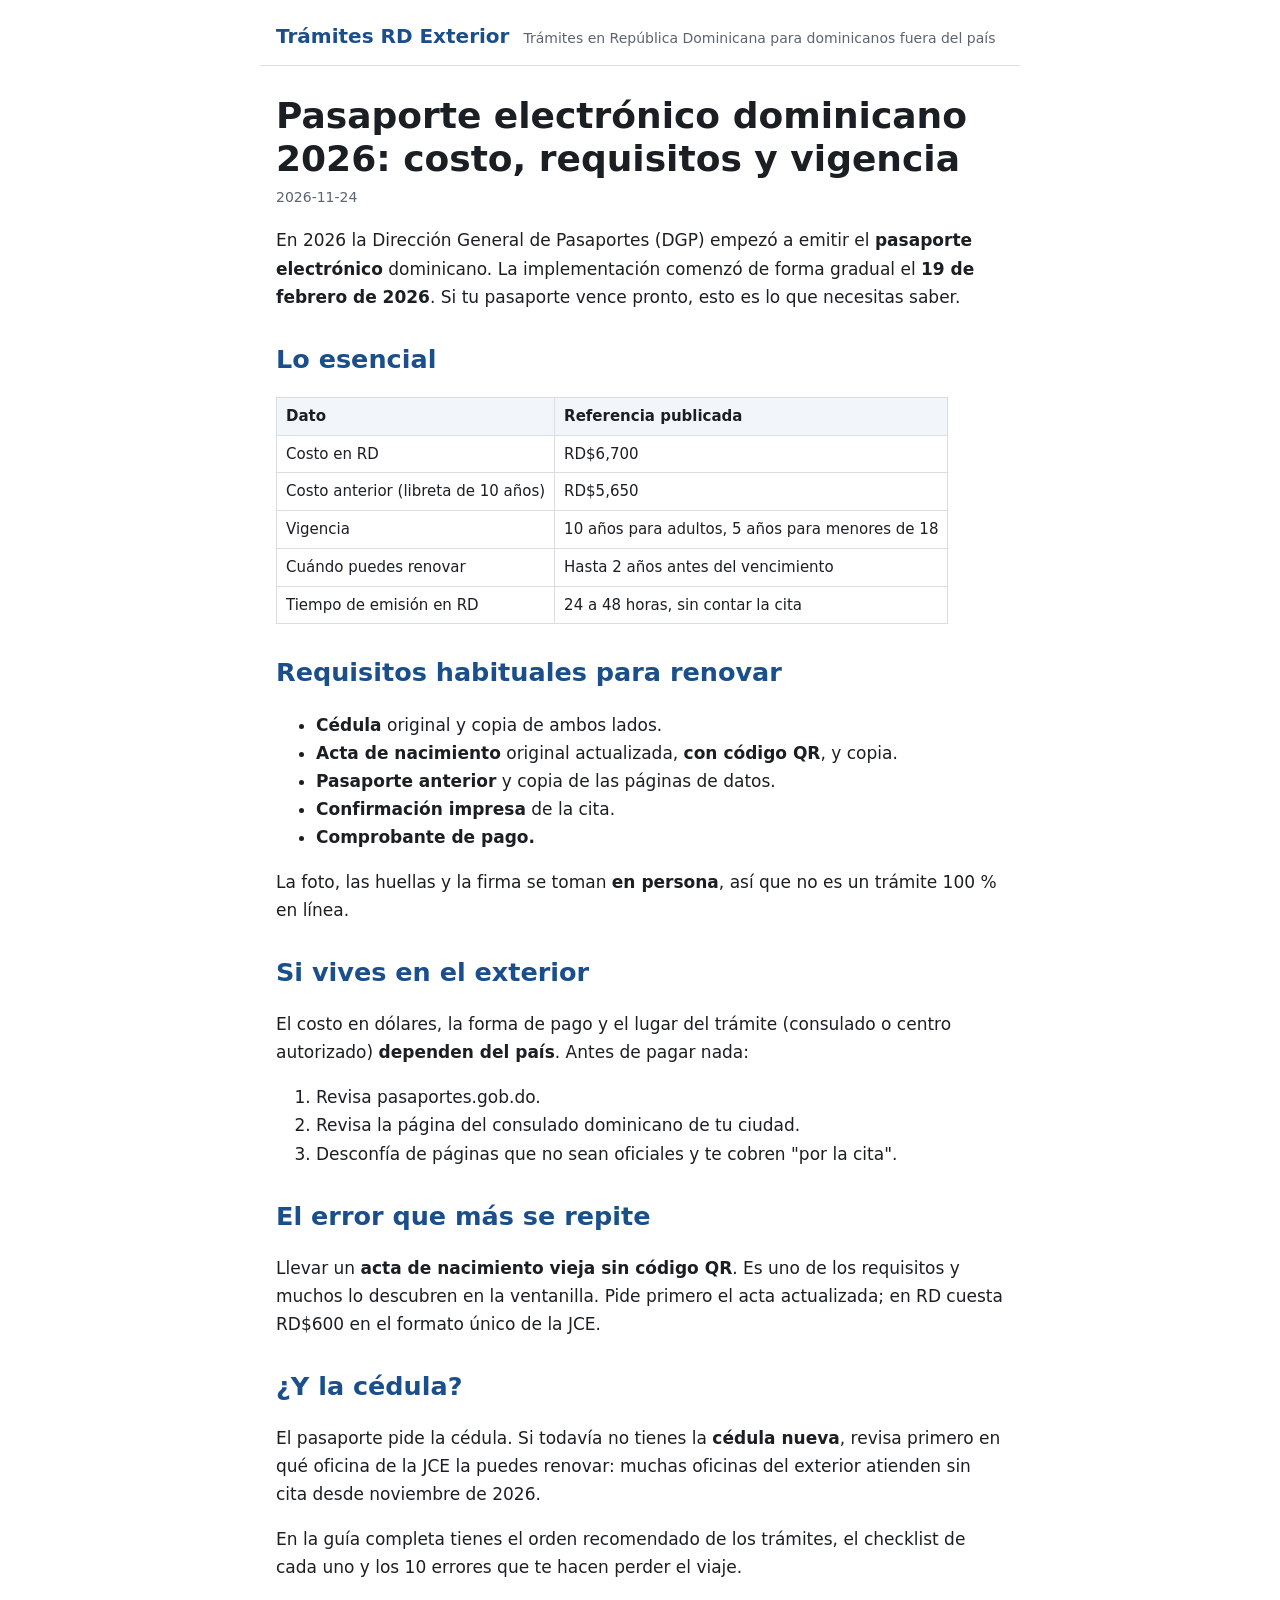
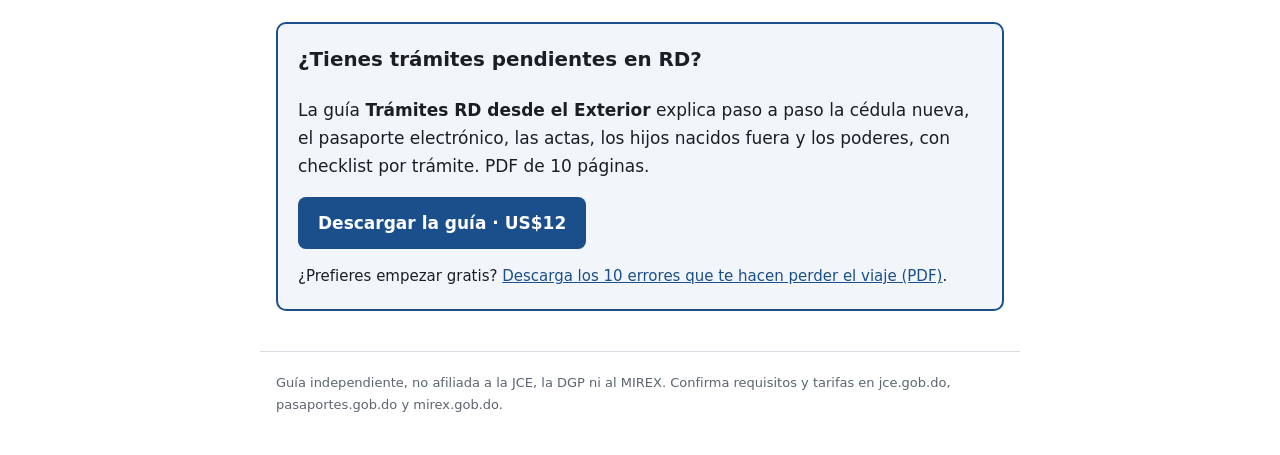
==== docs/pasaporte-electronico-dominicano-2026/index.html @ 0dc08f85 "Trámites RD Exterior: blog inicial con 3 artículos Co-Authored-By: Claude Opus 5.5 <noreply@anthropi" ====
<!doctype html>
<html lang="es"><head><meta charset="utf-8">
<meta name="viewport" content="width=device-width,initial-scale=1">
<title>Pasaporte electrónico dominicano 2026: costo, requisitos y vigencia | Trámites RD Exterior</title>
<meta name="description" content="Todo sobre el nuevo pasaporte electrónico de República Dominicana: cuánto cuesta, qué documentos piden, cuánto dura y qué tener en cuenta si vives fuera.">
<link rel="canonical" href="https://bsser.github.io/tramites-rd-exterior/pasaporte-electronico-dominicano-2026/">
<link rel="stylesheet" href="../estilo.css">
</head><body>
<header><a class="marca" href="../">Trámites RD Exterior</a><span>Trámites en República Dominicana para dominicanos fuera del país</span></header>
<main><article><h1>Pasaporte electrónico dominicano 2026: costo, requisitos y vigencia</h1><p class='fecha'>2026-11-24</p><p>En 2026 la Dirección General de Pasaportes (DGP) empezó a emitir el <strong>pasaporte electrónico</strong> dominicano. La implementación comenzó de forma gradual el <strong>19 de febrero de 2026</strong>. Si tu pasaporte vence pronto, esto es lo que necesitas saber.</p>
<h2>Lo esencial</h2>
<table>
<thead>
<tr>
<th>Dato</th>
<th>Referencia publicada</th>
</tr>
</thead>
<tbody>
<tr>
<td>Costo en RD</td>
<td>RD$6,700</td>
</tr>
<tr>
<td>Costo anterior (libreta de 10 años)</td>
<td>RD$5,650</td>
</tr>
<tr>
<td>Vigencia</td>
<td>10 años para adultos, 5 años para menores de 18</td>
</tr>
<tr>
<td>Cuándo puedes renovar</td>
<td>Hasta 2 años antes del vencimiento</td>
</tr>
<tr>
<td>Tiempo de emisión en RD</td>
<td>24 a 48 horas, sin contar la cita</td>
</tr>
</tbody>
</table>
<h2>Requisitos habituales para renovar</h2>
<ul>
<li><strong>Cédula</strong> original y copia de ambos lados.</li>
<li><strong>Acta de nacimiento</strong> original actualizada, <strong>con código QR</strong>, y copia.</li>
<li><strong>Pasaporte anterior</strong> y copia de las páginas de datos.</li>
<li><strong>Confirmación impresa</strong> de la cita.</li>
<li><strong>Comprobante de pago.</strong></li>
</ul>
<p>La foto, las huellas y la firma se toman <strong>en persona</strong>, así que no es un trámite 100 % en línea.</p>
<h2>Si vives en el exterior</h2>
<p>El costo en dólares, la forma de pago y el lugar del trámite (consulado o centro autorizado) <strong>dependen del país</strong>. Antes de pagar nada:</p>
<ol>
<li>Revisa pasaportes.gob.do.</li>
<li>Revisa la página del consulado dominicano de tu ciudad.</li>
<li>Desconfía de páginas que no sean oficiales y te cobren "por la cita".</li>
</ol>
<h2>El error que más se repite</h2>
<p>Llevar un <strong>acta de nacimiento vieja sin código QR</strong>. Es uno de los requisitos y muchos lo descubren en la ventanilla. Pide primero el acta actualizada; en RD cuesta RD$600 en el formato único de la JCE.</p>
<h2>¿Y la cédula?</h2>
<p>El pasaporte pide la cédula. Si todavía no tienes la <strong>cédula nueva</strong>, revisa primero en qué oficina de la JCE la puedes renovar: muchas oficinas del exterior atienden sin cita desde noviembre de 2026.</p>
<p>En la guía completa tienes el orden recomendado de los trámites, el checklist de cada uno y los 10 errores que te hacen perder el viaje.</p></article><aside class="cta">
<h3>¿Tienes trámites pendientes en RD?</h3>
<p>La guía <b>Trámites RD desde el Exterior</b> explica paso a paso la cédula nueva, el pasaporte electrónico, las actas, los hijos nacidos fuera y los poderes, con checklist por trámite. PDF de 10 páginas.</p>
<a class="boton" href="https://jontastic64.gumroad.com/l/tramites-rd-exterior">Descargar la guía · US$12</a>
<p class="gratis">¿Prefieres empezar gratis? <a href="../errores-tramites-rd.pdf">Descarga los 10 errores que te hacen perder el viaje (PDF)</a>.</p>
</aside></main>
<footer>Guía independiente, no afiliada a la JCE, la DGP ni al MIREX. Confirma requisitos y tarifas en jce.gob.do, pasaportes.gob.do y mirex.gob.do.</footer>
</body></html>
---- docs/estilo.css ----
:root { --verde:#1a4f8b; --tinta:#1b1f24; --gris:#5b6470; --fondo:#f2f5fa; --papel:#fff; --borde:#d8dee3; }
@media (prefers-color-scheme: dark) {
  :root { --verde:#7fb2ff; --tinta:#e7ecef; --gris:#a3adb6; --fondo:#1a2130; --papel:#121614; --borde:#2f3a35; }
}
* { box-sizing: border-box; }
body { margin: 0; background: var(--papel); color: var(--tinta); font: 17px/1.65 system-ui, "Segoe UI", Arial, sans-serif; }
header, main, footer { max-width: 760px; margin: 0 auto; padding: 0 16px; }
header { padding-top: 20px; padding-bottom: 12px; border-bottom: 1px solid var(--borde); display: flex; flex-wrap: wrap; gap: 4px 14px; align-items: baseline; }
.marca { font-weight: 800; font-size: 20px; color: var(--verde); text-decoration: none; }
header span { color: var(--gris); font-size: 14px; }
h1 { line-height: 1.2; font-size: clamp(26px, 5vw, 36px); margin: 28px 0 6px; }
h2 { color: var(--verde); margin-top: 32px; line-height: 1.3; }
a { color: var(--verde); }
.fecha { color: var(--gris); font-size: 14px; margin-top: 0; }
.hero p { font-size: 19px; color: var(--gris); }
.lista { list-style: none; padding: 0; }
.lista li { border-bottom: 1px solid var(--borde); padding: 14px 0; }
.lista li a { font-weight: 700; font-size: 19px; text-decoration: none; }
.lista li p { margin: 4px 0 0; color: var(--gris); }
table { border-collapse: collapse; width: 100%; font-size: 15px; display: block; overflow-x: auto; }
th, td { border: 1px solid var(--borde); padding: 6px 9px; text-align: left; vertical-align: top; }
th { background: var(--fondo); }
blockquote { margin: 16px 0; padding: 10px 16px; background: var(--fondo); border-left: 4px solid var(--verde); }
.cta { margin: 40px 0; padding: 20px; background: var(--fondo); border: 2px solid var(--verde); border-radius: 10px; }
.cta h3 { margin-top: 0; }
.boton { display: inline-block; background: var(--verde); color: var(--papel); padding: 12px 20px; border-radius: 8px; font-weight: 700; text-decoration: none; }
.gratis { font-size: 15px; margin-bottom: 0; }
footer { color: var(--gris); font-size: 13px; padding-top: 20px; padding-bottom: 40px; border-top: 1px solid var(--borde); margin-top: 40px; }
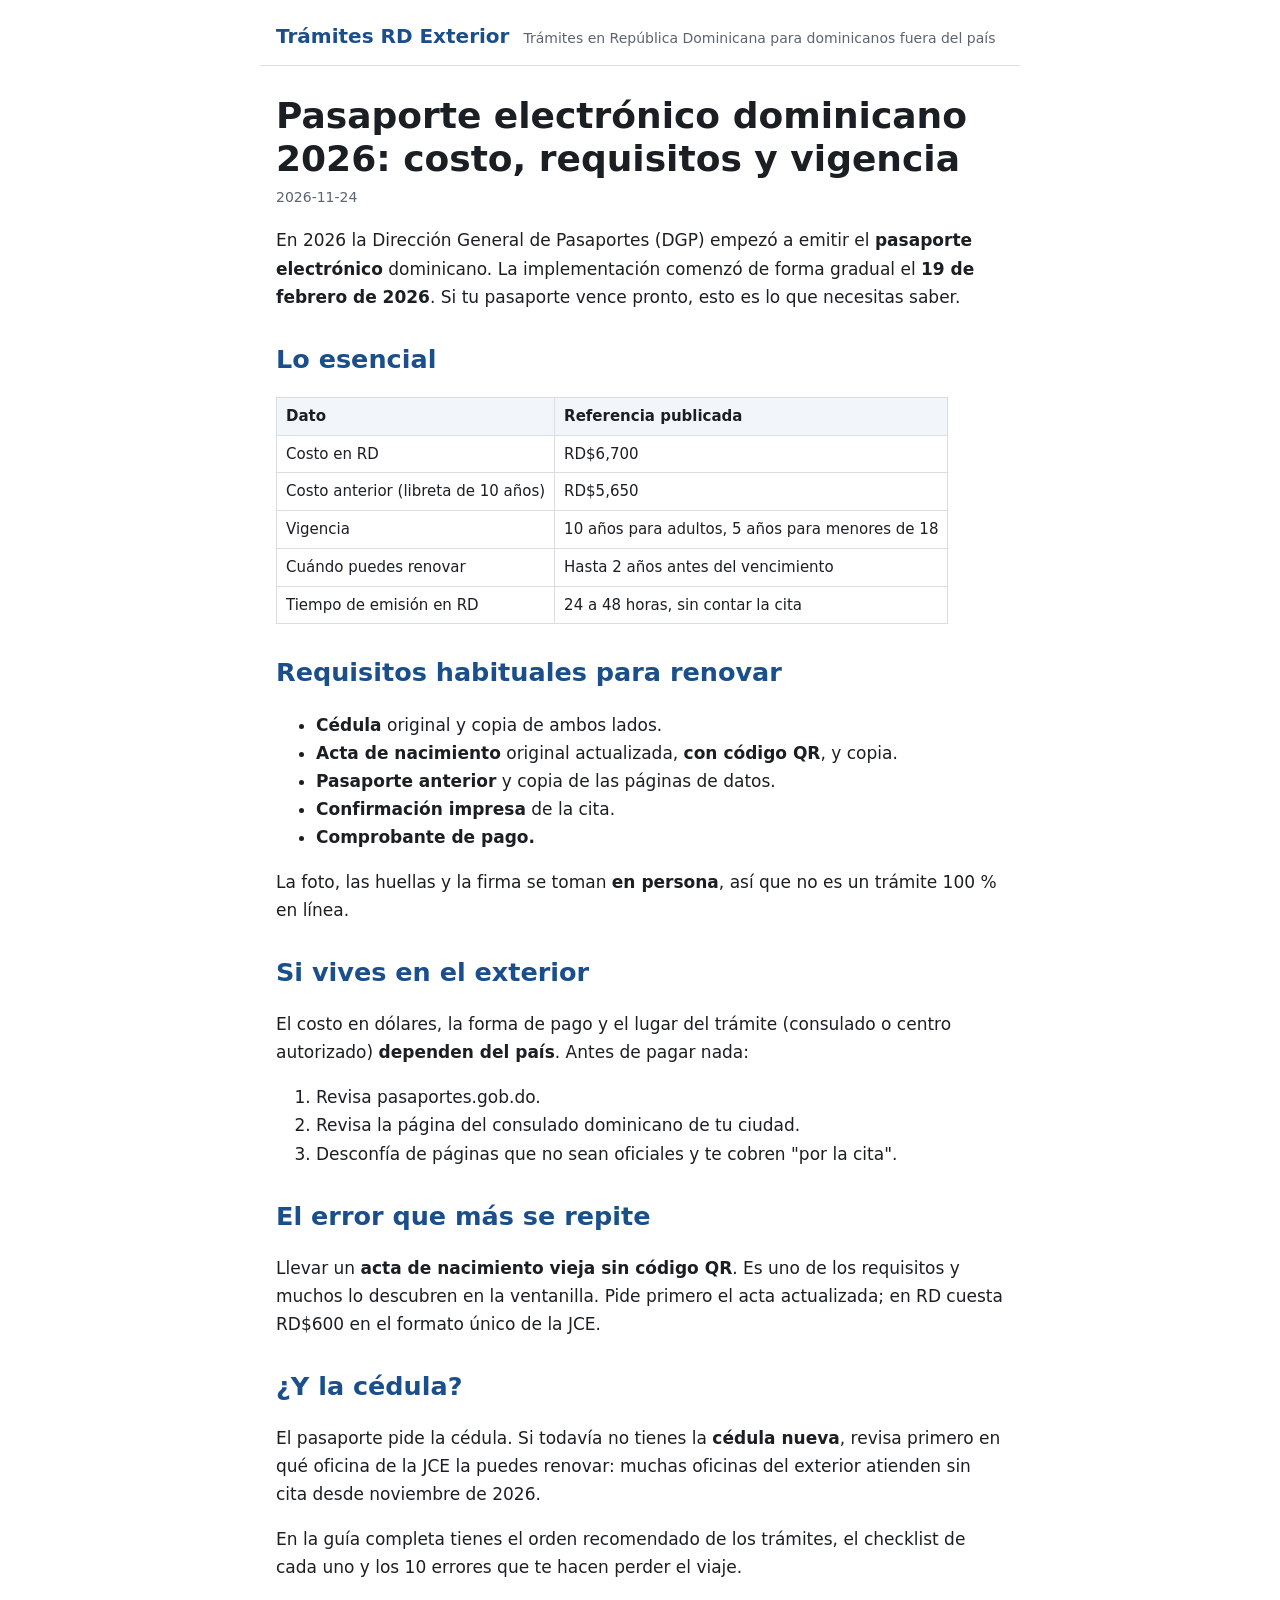
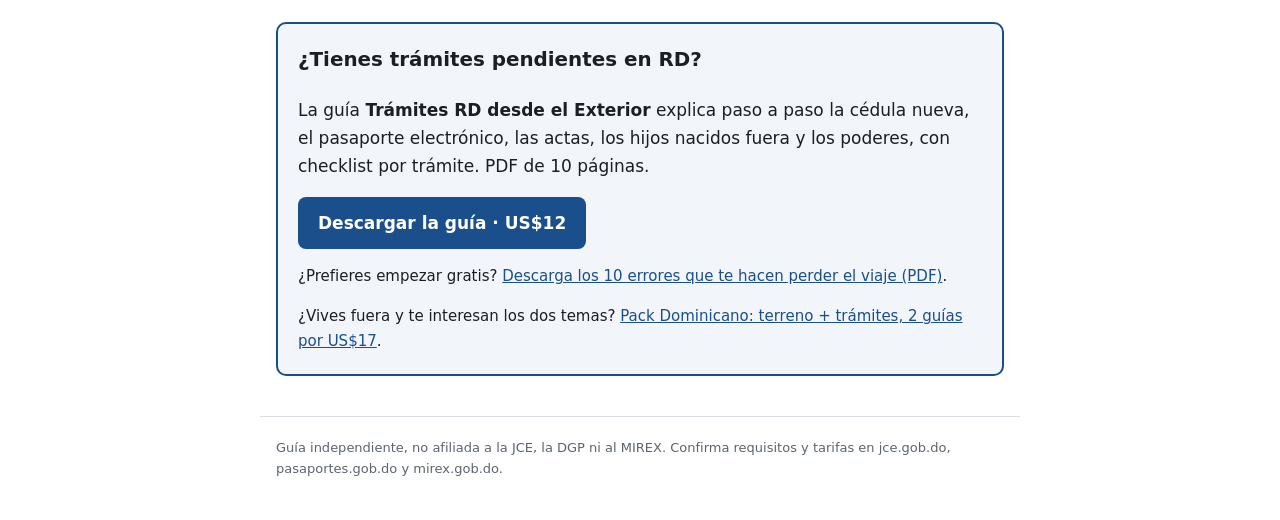
==== commit d2ea0752: "Enlace al Pack Dominicano (2 guías) Co-Authored-By: Claude Opus 5.5 <noreply@anthropic.com>" ====
--- a/docs/pasaporte-electronico-dominicano-2026/index.html
+++ b/docs/pasaporte-electronico-dominicano-2026/index.html
@@ -4,6 +4,7 @@
 <title>Pasaporte electrónico dominicano 2026: costo, requisitos y vigencia | Trámites RD Exterior</title>
 <meta name="description" content="Todo sobre el nuevo pasaporte electrónico de República Dominicana: cuánto cuesta, qué documentos piden, cuánto dura y qué tener en cuenta si vives fuera.">
 <link rel="canonical" href="https://bsser.github.io/tramites-rd-exterior/pasaporte-electronico-dominicano-2026/">
+<meta name="google-site-verification" content="4F6GvPItG1MgDsxIkhHlMnWlIL_Nr4-tKKIEYM5F8QM">
 <link rel="stylesheet" href="../estilo.css">
 </head><body>
 <header><a class="marca" href="../">Trámites RD Exterior</a><span>Trámites en República Dominicana para dominicanos fuera del país</span></header>
@@ -64,6 +65,7 @@
 <p>La guía <b>Trámites RD desde el Exterior</b> explica paso a paso la cédula nueva, el pasaporte electrónico, las actas, los hijos nacidos fuera y los poderes, con checklist por trámite. PDF de 10 páginas.</p>
 <a class="boton" href="https://jontastic64.gumroad.com/l/tramites-rd-exterior">Descargar la guía · US$12</a>
 <p class="gratis">¿Prefieres empezar gratis? <a href="../errores-tramites-rd.pdf">Descarga los 10 errores que te hacen perder el viaje (PDF)</a>.</p>
+<p class="gratis">¿Vives fuera y te interesan los dos temas? <a href="https://jontastic64.gumroad.com/l/pack-dominicano">Pack Dominicano: terreno + trámites, 2 guías por US$17</a>.</p>
 </aside></main>
 <footer>Guía independiente, no afiliada a la JCE, la DGP ni al MIREX. Confirma requisitos y tarifas en jce.gob.do, pasaportes.gob.do y mirex.gob.do.</footer>
 </body></html>
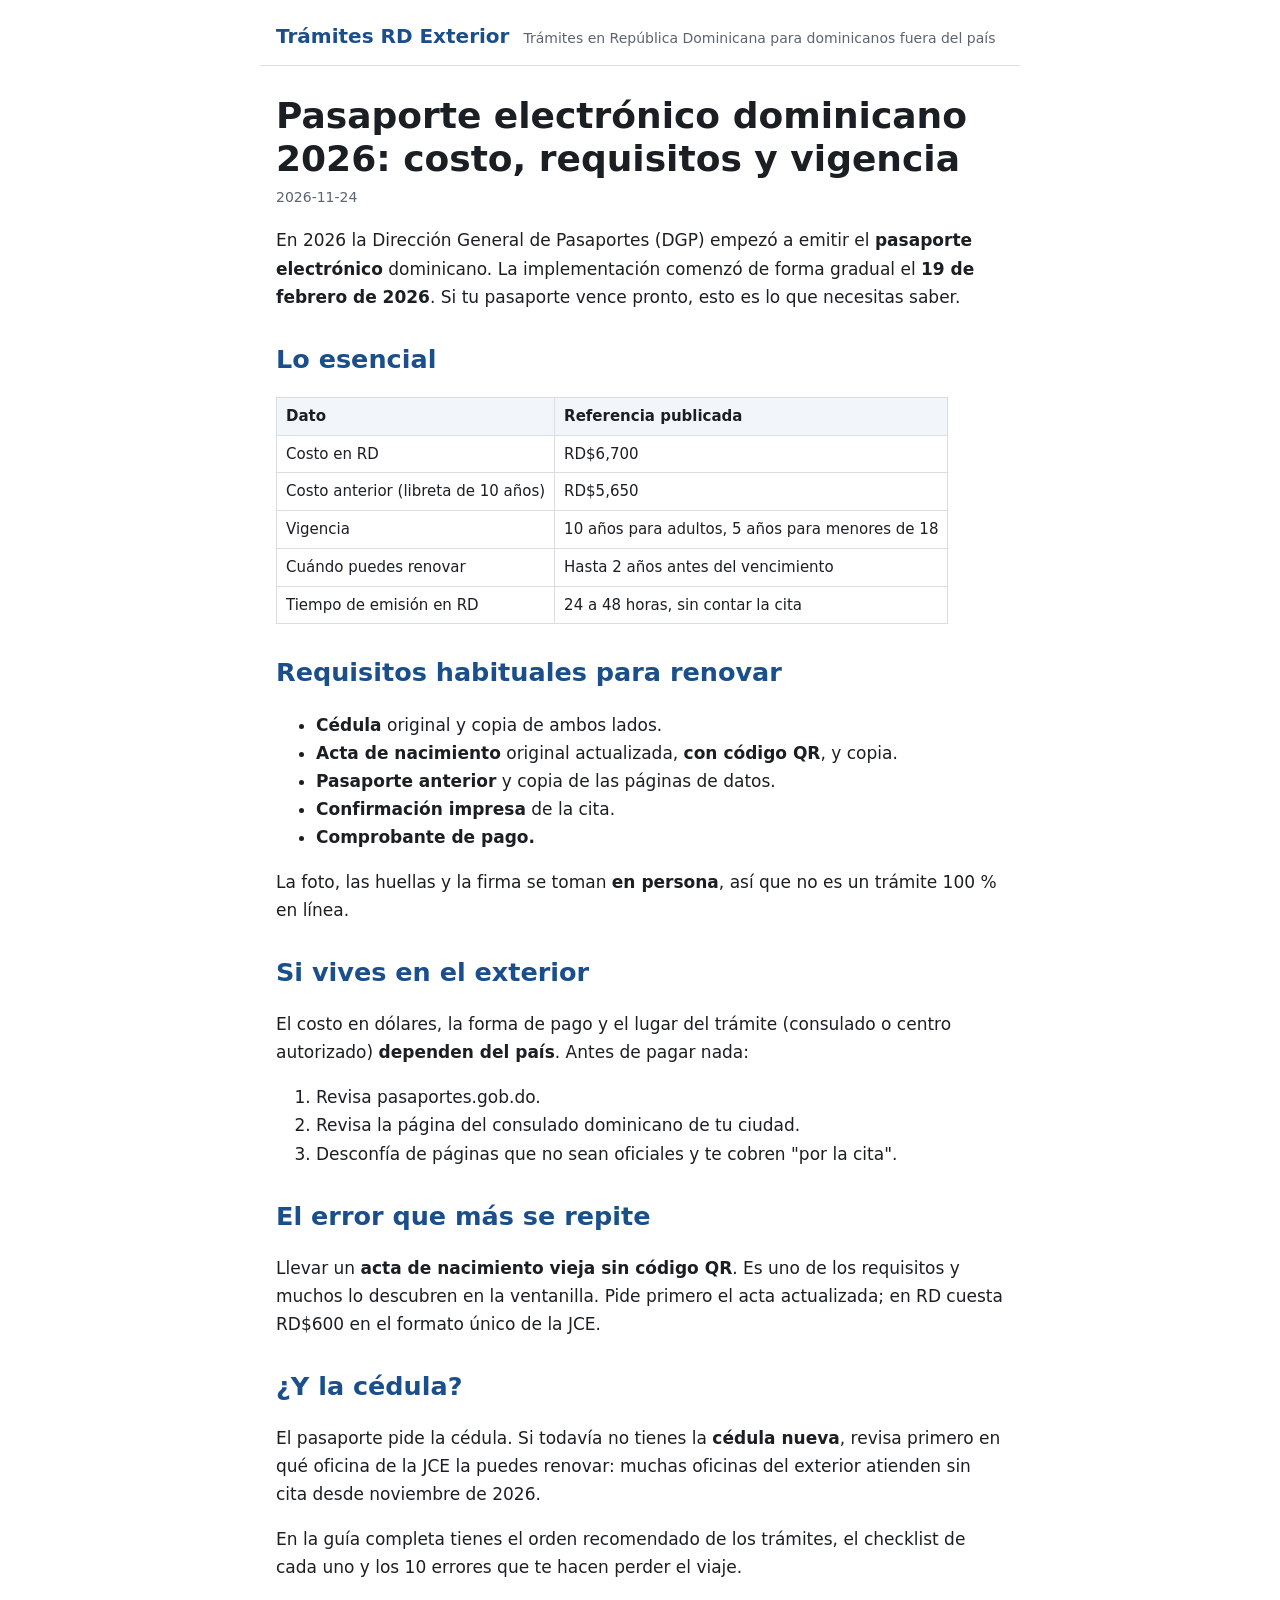
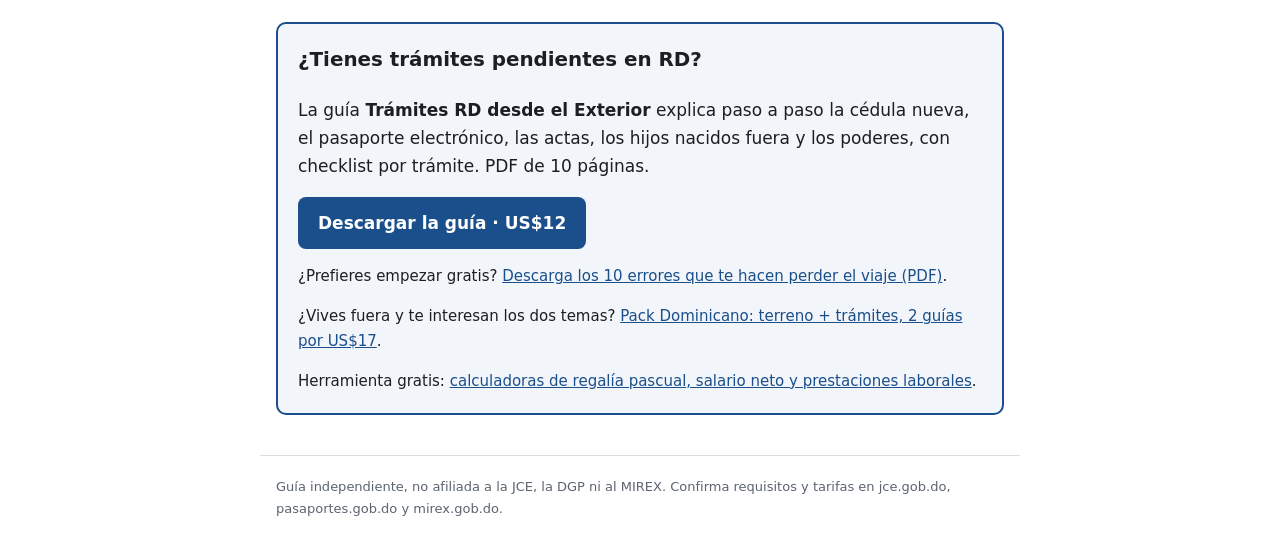
==== commit 152ef2b3: "Enlace a Calculadoras RD Co-Authored-By: Claude Opus 5.5 <noreply@anthropic.com>" ====
--- a/docs/pasaporte-electronico-dominicano-2026/index.html
+++ b/docs/pasaporte-electronico-dominicano-2026/index.html
@@ -66,6 +66,7 @@
 <a class="boton" href="https://jontastic64.gumroad.com/l/tramites-rd-exterior">Descargar la guía · US$12</a>
 <p class="gratis">¿Prefieres empezar gratis? <a href="../errores-tramites-rd.pdf">Descarga los 10 errores que te hacen perder el viaje (PDF)</a>.</p>
 <p class="gratis">¿Vives fuera y te interesan los dos temas? <a href="https://jontastic64.gumroad.com/l/pack-dominicano">Pack Dominicano: terreno + trámites, 2 guías por US$17</a>.</p>
+<p class="gratis">Herramienta gratis: <a href="https://bsser.github.io/calculadoras-rd/">calculadoras de regalía pascual, salario neto y prestaciones laborales</a>.</p>
 </aside></main>
 <footer>Guía independiente, no afiliada a la JCE, la DGP ni al MIREX. Confirma requisitos y tarifas en jce.gob.do, pasaportes.gob.do y mirex.gob.do.</footer>
 </body></html>
